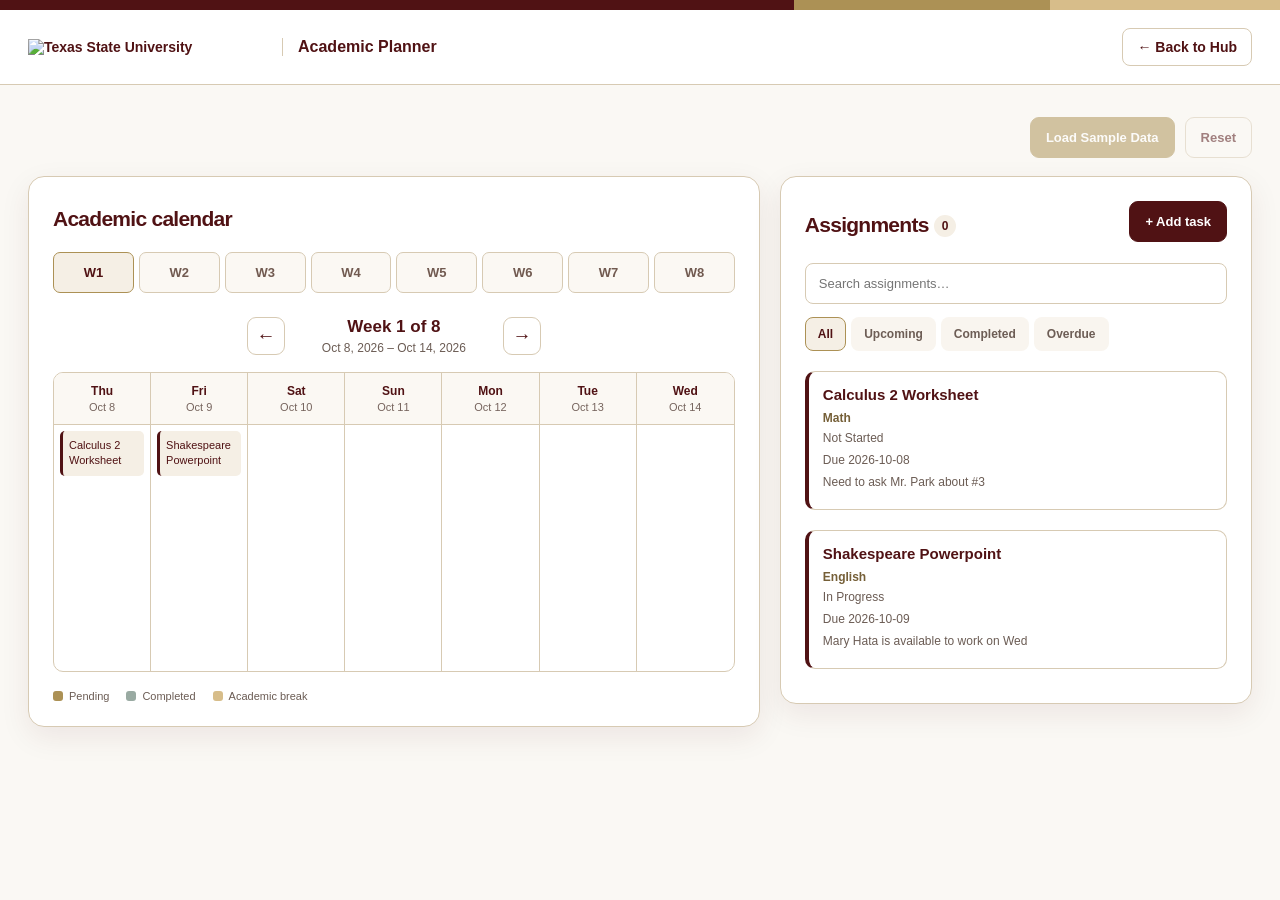
==== index.html @ 08c1e938 "Merge branch 'feature/sprint2-task-ui' Add in new sprint 2 functionality" ====
<!doctype html>
<html lang="en">
<head>
  <meta charset="UTF-8">
  <meta name="viewport" content="width=device-width, initial-scale=1">
  <meta name="theme-color" content="#501214">
  <title>Academic Planner | Texas State University</title>
  <link rel="stylesheet" href="styles.css">
  <!-- SPRINT 2 UI: load after Sprint 1 styles so these additions take priority.
       Lain's existing calendar and task CSS remains unchanged. -->
  <link rel="stylesheet" href="sprint2_ui.css">
</head>
<body>
  <a class="skip-link" href="#main">Skip to planner</a>
  <header class="site-header">
    <div class="brand-bar" aria-hidden="true"></div>
    <div class="header-inner">
      <div class="brand">
        <img class="txst-logo" src="https://docs.gato.txst.edu/739751/w/2000/WUOVIF1Ybgh2/lgp_T1_TXState_Primary_2C.jpg" alt="Texas State University" />
        <span class="brand-subtitle">Academic Planner</span>
      </div>
      <a class="hub-link" href="https://jessie-walker-cs.github.io/cs5391-student-success-hub/">← Back to Hub</a>
    </div>
  </header>
  <main id="main" class="shell">
    <div class="page-intro">
      <div class="intro-actions">
        <button class="button button-secondary" type="button" id="sample-button" disabled title="To be implemented with Lain">Load Sample Data</button>
        <button class="button button-outline" type="button" id="reset-button" disabled title="To be implemented with Lain">Reset</button>
      </div>
    </div>
    <div class="dashboard">
      <section class="card calendar-section" aria-labelledby="calendar-heading">
        <div class="section-top"><div><h2 id="calendar-heading">Academic calendar</h2></div></div>
        <nav class="week-selector" aria-label="Choose a planning week" id="week-tabs">
          <button id="wTab" type="button" class="week-tab active" aria-current="true" data-week="0">W1</button>
          <button id="wTab" type="button" class="week-tab" data-week="1">W2</button>
          <button id="wTab" type="button" class="week-tab" data-week="2">W3</button>
          <button id="wTab" type="button" class="week-tab" data-week="3">W4</button>
          <button id="wTab" type="button" class="week-tab" data-week="4">W5</button>
          <button id="wTab" type="button" class="week-tab" data-week="5">W6</button>
          <button id="wTab" type="button" class="week-tab" data-week="6">W7</button>
          <button id="wTab" type="button" class="week-tab" data-week="7">W8</button>
        </nav>
        <div class="calendar-toolbar"><button class="icon-button" type="button" id="prev-week" aria-label="Previous week">←</button>
          <div class="week-title" aria-live="polite">
            <strong id="week-heading">Week 1 of 8</strong>
            <span id="week-range">Oct 8 – Oct 14, 2026</span></div>
          <button class="icon-button" type="button" id="next-week" aria-label="Next week">→</button></div>
        <div class="calendar-grid" id="calendar-grid" aria-label="Selected week’s calendar">
          <!-- SPRINT 1: days and tasks are generated by planner_logic.js. -->
        </div>
        <div class="calendar-footer"><span><span class="legend-dot pending"></span> Pending</span><span><span class="legend-dot completed"></span> Completed</span><span><span class="legend-dot break"></span> Academic break</span></div>
      </section>
      <section class="card tasks-section" aria-labelledby="tasks-heading">
        <div class="section-top"><div><h2 id="tasks-heading">Assignments <span class="task-count" id="task-count">0</span></h2></div>
          <!-- SPRINT 2 UI: HTML popover opens this form without changing Lain's JS.
               Lain can later keep this control or bind her preferred event handler. -->
          <button type="button" class="button button-primary" id="add-task" popovertarget="task-editor" aria-haspopup="dialog">+ Add task</button>
        </div>
        <label class="sr-only" for="task-search">Search assignments</label><input id="task-search" disabled title="To be connected to task logic" class="search-input" type="search" placeholder="Search assignments…" autocomplete="off">
        <div class="filter-row" role="group" aria-label="Filter assignments"><button type="button" class="filter active" disabled data-filter="all" aria-pressed="true">All</button><button type="button" class="filter" disabled data-filter="upcoming" aria-pressed="false">Upcoming</button><button type="button" class="filter" disabled data-filter="completed" aria-pressed="false">Completed</button><button type="button" class="filter" disabled data-filter="overdue" aria-pressed="false">Overdue</button></div>
        <!-- SPRINT 1: Lain's displayTasks() fills this node with .task elements.
             Do not put static examples here or they will be replaced on every redraw. -->
        <div id="task-list" class="task-list" aria-live="polite"></div>
      </section>
    </div>
  </main>

  <!-- SPRINT 2: ADD/EDIT FORM ///////////////////////////////////////////////////
       UI ONLY: Lain's task logic will read these fields and implement saving.
       The same form can serve Add and Edit; JS may change #task-editor-title.
       Existing Task fields: title, category, status, dueDate, notes.
       Course can map to category; priority, type, and dueTime are NEW fields
       requiring Lain's agreement and changes to the Task data model. -->
  <section id="task-editor" popover="auto" class="task-editor" role="dialog" aria-labelledby="task-editor-title">
    <div class="editor-header">
      <div><p class="editor-kicker">Academic Planner</p><h2 id="task-editor-title">Add assignment</h2></div>
      <button type="button" class="editor-dismiss" popovertarget="task-editor" popovertargetaction="hide" aria-label="Close assignment form">×</button>
    </div>
    <form id="task-form" novalidate>
      <!-- New tasks have no ID until JS creates one. For editing, JS can populate this value. -->
      <input type="hidden" id="task-id" name="taskId">
      <div class="editor-field">
        <label for="task-title">Assignment title <span class="required-mark" aria-hidden="true">*</span></label>
        <input id="task-title" name="title" type="text" maxlength="120" autocomplete="off" required aria-describedby="task-title-hint task-title-error" placeholder="e.g., Chapter 5 discussion">
        <p class="field-hint" id="task-title-hint">Enter a brief, descriptive assignment name.</p>
        <p class="field-error" id="task-title-error" role="alert" hidden>Enter an assignment title.</p>
      </div>
      <!-- SPRINT 2: COURSE / CLASS //////////////////////////////////////////////
           The existing Task has a category property, but no separate course.
           Suggested mapping: category = course; confirm with Lain before wiring.
           Free-text entry avoids hardcoding the student's enrolled courses. -->
      <div class="editor-field">
        <label for="task-course">Class / Course <span class="field-optional">(optional)</span></label>
        <input id="task-course" name="course" type="text" maxlength="100" autocomplete="off" placeholder="e.g., Survey of Software Engineering">
        <p class="field-hint">Use the course name or abbreviation you recognize.</p>
      </div>
      <!-- SPRINT 2: ASSIGNMENT TYPE AND PRIORITY /////////////////////////////////
           NEW suggested Task properties: assignmentType and priority.
           Lain can read these values as strings; both are optional metadata.
           Priority is user-selected; urgency badges below are date-derived. -->
      <div class="editor-field-grid">
        <div class="editor-field">
          <label for="task-type">Assignment type</label>
          <select id="task-type" name="assignmentType">
            <option value="">Not specified</option>
            <option value="discussion">Discussion</option>
            <option value="quiz">Quiz</option>
            <option value="exam">Exam</option>
            <option value="project">Project</option>
            <option value="lab">Lab</option>
            <option value="reading">Reading</option>
            <option value="other">Other</option>
          </select>
        </div>
        <div class="editor-field">
          <label for="task-priority">Priority</label>
          <select id="task-priority" name="priority">
            <option value="medium" selected>Medium</option>
            <option value="low">Low</option>
            <option value="high">High</option>
          </select>
        </div>
      </div>
      <div class="editor-field-grid">
        <div class="editor-field">
          <label for="task-due-date">Due date <span class="required-mark" aria-hidden="true">*</span></label>
        <input id="task-due-date" name="dueDate" type="date" required aria-describedby="task-date-hint task-due-date-error">
        <p class="field-hint" id="task-date-hint">Choose a valid calendar date.</p>
        <p class="field-error" id="task-due-date-error" role="alert" hidden>Select a valid due date.</p>
        </div>
        <!-- SPRINT 2: DUE TIME /////////////////////////////////////////////////
             type=time uses 24-hour HH:mm values (e.g. 23:59, 17:00).
             The browser presents a localized time picker. Default is 11:59 PM.
             Keep the existing dueDate YYYY-MM-DD string unchanged; dueTime
             would be a new property. Compare using LOCAL date and time, not
             toISOString(), to avoid a day shift in some time zones. -->
        <div class="editor-field">
          <label for="task-due-time">Due time <span class="required-mark" aria-hidden="true">*</span></label>
          <input id="task-due-time" name="dueTime" type="time" value="23:59" required aria-describedby="task-time-hint task-due-time-error">
          <p class="field-hint" id="task-time-hint">Defaults to 11:59 PM. Change it for 5 PM or other deadlines.</p>
          <p class="field-error" id="task-due-time-error" role="alert" hidden>Choose a valid due time.</p>
        </div>
      </div>
      <div class="editor-field">
        <label for="task-notes">Notes <span class="field-optional">(optional)</span></label>
        <textarea id="task-notes" name="notes" maxlength="500" rows="4" placeholder="Materials, reminders, or other details"></textarea>
      </div>
      <!-- These error / success messages are hidden until Lain's logic sets their text and visibility. -->
      <p id="task-form-error" class="form-message form-message-error" role="alert" hidden>Please check the highlighted fields.</p>
      <p id="task-form-success" class="form-message form-message-success" role="status" hidden>Assignment saved.</p>
      <div class="editor-actions">
        <button type="button" class="button button-outline" popovertarget="task-editor" popovertargetaction="hide">Cancel</button>
        <!-- Intentionally disabled: saving must not pretend to work until JS is connected. -->
        <button type="button" class="button button-primary" id="save-task" disabled>Save assignment</button>
      </div>
    </form>
  </section>

  <!-- SPRINT 2: ASSIGNMENT CARD METADATA ///////////////////////////////////////
       This is an inert TEMPLATE: no sample assignments are added to the page.
       Lain can clone its .task-details row inside each dynamically generated
       .task card and set course, type, priority, due date/time, and urgency.

       Status differs from urgency:
       - completed: task.status === 'completed'
       - overdue: pending and current LOCAL date/time is after dueDate+dueTime
       - due-soon: pending and due within the team's chosen threshold (e.g. 48 h)
       - upcoming: pending, not overdue or due soon
       Never rely on color alone: keep visible badge text. The JS should set
       the correct badge class and label, rather than hardcoding an urgency. -->
  <template id="task-details-template">
    <div class="task-details">
      <p class="task-course-label"></p>
      <div class="task-chip-row">
        <span class="task-chip task-type-chip" hidden></span>
        <span class="task-chip task-priority-chip" hidden></span>
        <span class="task-chip task-urgency-chip" hidden></span>
      </div>
      <p class="task-deadline"><span class="deadline-label">Due</span> <time></time></p>
    </div>
  </template>

  <!-- SPRINT 2: ASSIGNMENT ACTIONS /////////////////////////////////////////////
       This is an inert HTML template; no sample task records are added to the page.
       Lain can clone this markup at the end of each .task in displayTasks().
       JS should provide each button's task identity, accessible name, and event handler.
       The Complete button text can become "Reopen" for a completed assignment. -->
  <template id="task-actions-template">
    <div class="task-actions" role="group" aria-label="Assignment actions">
      <button type="button" class="task-action task-action-complete" data-action="complete">✓ Complete</button>
      <button type="button" class="task-action task-action-edit" data-action="edit">Edit</button>
      <button type="button" class="task-action task-action-delete" data-action="delete">Delete</button>
    </div>
  </template>

  <!-- SPRINT 1 logic remains unchanged. Sprint 2 task behavior is Lain's scope. -->
  <script src="planner_logic.js"></script>
</body>
</html>
---- styles.css ----
:root{
  font-family: Arial, "Helvetica Neue", Helvetica, sans-serif;
  color: #2d2320;
  background: #faf8f4;
  font-synthesis: none;
  --maroon: #501214;
  --dark-gold: #AC9155;
  --bright-gold: #D7BD8A;
  --cream: #faf8f4;
  --soft-gold: #f5efe5;
  --soft-maroon: #f6efef;
  --border: #d7cab3;
  --muted: #6b5c54;
  --shadow: 0 10px 30px rgba(80,18,20,.08);
  --focus: #7b5e1a;
}
*{box-sizing:border-box}
body{margin:0;min-height:100vh;background:var(--cream)}
button,input,textarea{font:inherit}
button{cursor:pointer}
button:focus-visible,input:focus-visible,textarea:focus-visible,a:focus-visible{outline:3px solid var(--focus);outline-offset:3px}
a{color:var(--maroon)}
.skip-link{position:absolute;left:-9999px;top:0;background:white;padding:12px;z-index:20}
.skip-link:focus{left:10px}
.site-header{background:white;border-bottom:1px solid var(--border)}
.brand-bar{height:10px;background:linear-gradient(90deg,var(--maroon) 0 62%, var(--dark-gold) 62% 82%, var(--bright-gold) 82% 100%)}
.header-inner{display:flex;align-items:center;justify-content:space-between;gap:14px;padding:18px max(28px,calc((100vw - 1300px)/2));font-size:14px}
.brand{display:flex;align-items:center;gap:14px;font-weight:700;color:var(--maroon)}
.brand-mark{width:44px;height:44px;flex-shrink:0;border-radius:50%;display:grid;place-items:center;background:var(--soft-gold);border:2px solid var(--dark-gold);color:var(--maroon);font-size:23px;line-height:1}
.brand-copy{display:flex;flex-direction:column;gap:2px}
.brand-copy small{font-size:11px;letter-spacing:.09em;text-transform:uppercase;color:var(--dark-gold);font-weight:700}
.brand-title{font-size:20px;line-height:1.05;letter-spacing:.02em}
.brand-subtitle{font-size:13px;color:#6d4f50;font-weight:700}
.hub-link{text-decoration:none;font-weight:700;border:1px solid var(--border);padding:10px 14px;border-radius:8px;background:white}
.hub-link:hover{background:var(--soft-gold)}
.shell{max-width:1356px;margin:auto;padding:32px 28px}
.page-intro{display:flex;justify-content:space-between;align-items:center;gap:24px;margin-bottom:23px}
.eyebrow,.section-label{font-size:11px;letter-spacing:.115em;text-transform:uppercase;color:var(--dark-gold);font-weight:800}
.page-intro h1{margin:8px 0;font-size:clamp(28px,3vw,40px);line-height:1.15;letter-spacing:-.03em;color:var(--maroon)}
.page-intro p{margin:0;color:var(--muted);font-size:15px;max-width:58ch}
.intro-actions{display:flex;gap:10px}
.button{border-radius:9px;border:1px solid var(--border);padding:11px 15px;font-size:13px;font-weight:700;white-space:nowrap;min-height:41px}
.button-primary{background:var(--maroon);border-color:var(--maroon);color:#fff}
.button-primary:hover{background:#3f0f11}
.button-secondary{background:var(--dark-gold);border-color:var(--dark-gold);color:white}
.button-secondary:hover{background:#917948}
.button-outline{background:transparent;color:var(--maroon)}
.button-outline:hover{background:var(--soft-gold)}
.status-notice{display:flex;gap:8px;align-items:center;border:1px solid var(--border);border-left:4px solid var(--dark-gold);border-radius:10px;background:#fff;padding:12px 16px;color:#5f4f46;font-size:12px;margin-bottom:18px}
.status-notice strong{color:var(--maroon)}
.dashboard{display:grid;grid-template-columns:minmax(0,1.55fr) minmax(330px,1fr);gap:20px;align-items:start}
.card{background:white;border:1px solid var(--border);border-radius:16px;padding:24px;box-shadow:var(--shadow);min-width:0}
.section-top{display:flex;justify-content:space-between;align-items:center;gap:10px;margin-bottom:21px}.section-top h2{margin:6px 0 0;font-size:21px;letter-spacing:-.035em;color:var(--maroon)}
.term-tag{background:var(--soft-gold);border:1px solid var(--border);border-radius:20px;padding:6px 11px;font-size:12px;color:#6d5626;font-weight:700}
.week-selector{display:grid;grid-template-columns:repeat(8,minmax(0,1fr));gap:5px;margin-bottom:24px}
.week-tab{background:#fbf8f3;border:1px solid var(--border);border-radius:7px;padding:12px 0;color:#715a50;font-size:13px;font-weight:700}
.week-tab.active{background:var(--soft-gold);border-color:var(--dark-gold);color:var(--maroon)}
.calendar-toolbar{display:flex;align-items:center;justify-content:center;gap:22px;margin-bottom:17px}
.icon-button{width:38px;height:38px;flex-shrink:0;border:1px solid var(--border);border-radius:9px;background:#fff;color:var(--maroon);font-size:19px}
.icon-button:disabled{opacity:.35;cursor:not-allowed}
.week-title{display:flex;flex-direction:column;align-items:center;gap:4px;min-width:174px}.week-title strong{font-size:17px;color:var(--maroon)}.week-title span{font-size:12px;color:var(--muted)}
.calendar-grid{display:grid;grid-template-columns:repeat(7,minmax(0,1fr));border:1px solid var(--border);border-radius:10px;overflow:hidden;min-height:300px}
.day{border-right:1px solid var(--border);min-width:0;display:flex;flex-direction:column}.day:last-child{border-right:0}
.day-heading{background:#fbf8f3;border-bottom:1px solid var(--border);text-align:center;padding:11px 2px;font-size:11px;color:#76645d}.day-heading strong{display:block;color:var(--maroon);font-size:12px;margin-bottom:3px}
.day-body{padding:6px;min-height:230px}
.event{display:block;background:#fbf3ea;border-left:3px solid var(--dark-gold);border-radius:5px;font-size:10px;line-height:1.4;padding:8px 6px;margin-bottom:6px;overflow-wrap:anywhere;color:#4c3732}
.event.done{background:#f2f5f2;border-left-color:#7b9287;text-decoration:line-through;color:#687c7b}
.event.break-event{background:#f7f3ea;border-left-color:var(--bright-gold);color:#705d42}
.calendar-footer{display:flex;gap:17px;flex-wrap:wrap;color:var(--muted);font-size:11px;margin-top:18px}.calendar-footer>span{display:flex;align-items:center;gap:6px}
.legend-dot{display:inline-block;width:10px;height:10px;border-radius:3px;background:var(--dark-gold)}.legend-dot.completed{background:#99aaa2}.legend-dot.break{background:var(--bright-gold)}
.task-count{font-size:12px;padding:4px 8px;background:var(--soft-gold);color:var(--maroon);border-radius:100px;vertical-align:middle}
.search-input,.task-dialog input,.task-dialog textarea{width:100%;border:1px solid var(--border);border-radius:8px;background:#fff;padding:12px 13px;color:#3d2b25;font-size:13px}
.search-input{margin-bottom:13px}
.filter-row{display:flex;gap:5px;margin-bottom:20px;flex-wrap:wrap}
.filter{background:#f9f5ef;color:#6d5d55;border:1px solid transparent;padding:9px 12px;border-radius:8px;font-size:12px;font-weight:700}.filter.active{background:var(--soft-gold);border-color:var(--dark-gold);color:var(--maroon)}
.task-list{display:flex;flex-direction:column;gap:10px}
.task-card{border:1px solid var(--border);border-radius:10px;padding:14px}.task-card-head{display:flex;justify-content:space-between;gap:7px;align-items:start}.task-card h3{margin:0;font-size:14px;line-height:1.4;color:#3c2a25}.task-due{font-size:11px;color:var(--muted);margin:5px 0 12px}
.status{border-radius:50px;padding:5px 7px;font-size:10px;font-weight:750;white-space:nowrap}.status.upcoming{background:#f8f1e7;color:#7a5e27}.status.completed{background:#e9f4ed;color:#257a54}.status.overdue{background:#fff0ef;color:#ae4d43}
.task-actions{display:flex;gap:7px;flex-wrap:wrap}.task-actions button{padding:7px 10px;border:1px solid var(--border);border-radius:7px;background:#fff;color:#5a463f;font-size:11px;font-weight:650}.task-actions button:hover{background:#f9f5ef}
.task-footnote{border-top:1px solid var(--border);padding-top:16px;margin-top:18px;color:var(--muted);font-size:11px}
.empty-state{padding:28px 12px;text-align:center;color:var(--muted);background:#fbf8f3;border-radius:10px;font-size:13px}
.page-footer{display:flex;justify-content:space-between;gap:15px;margin-top:23px;color:#7d6f66;font-size:11px}
.sr-only{position:absolute;width:1px;height:1px;overflow:hidden;clip:rect(0,0,0,0);white-space:nowrap}
.task-dialog{border:1px solid var(--border);border-radius:16px;padding:26px;width:min(470px,calc(100vw - 32px));box-shadow:0 30px 100px rgba(80,18,20,.18);color:#3d2b25}
.task-dialog::backdrop{background:rgba(35,18,18,.48)}
.dialog-head{display:flex;justify-content:space-between;align-items:start;margin-bottom:18px}.dialog-head h2{margin:6px 0 0;color:var(--maroon)}
.close-button{border:none;background:none;font-size:27px;color:var(--muted)}
.task-dialog label{display:block;font-size:12px;font-weight:700;margin:14px 0 7px}.task-dialog label span:not(.muted){color:#a13f3f}.muted,.dialog-info{color:var(--muted);font-weight:400}.dialog-info{font-size:11px;line-height:1.6;margin:15px 0}
.dialog-actions{display:flex;justify-content:end;gap:10px}
.toast{position:fixed;bottom:25px;right:25px;background:var(--maroon);color:#fff;padding:13px 20px;border-radius:10px;font-size:13px;box-shadow:var(--shadow);opacity:0;pointer-events:none;transition:opacity .2s}.toast.show{opacity:1}
@media(max-width:950px){.dashboard{grid-template-columns:1fr}.calendar-grid{min-height:250px}.day-body{min-height:180px}}
@media(max-width:760px){.header-inner{display:block}.hub-link{display:inline-block;margin-top:14px}}
@media(max-width:630px){.header-inner{padding:14px 16px}.brand{align-items:flex-start}.brand-title{font-size:17px}.brand-subtitle{font-size:12px}.shell{padding:22px 15px}.page-intro{display:block}.intro-actions{margin-top:18px;flex-wrap:wrap}.card{padding:16px}.section-top h2{font-size:19px}.calendar-grid{grid-template-columns:1fr;min-height:0}.day{border-right:0;border-bottom:1px solid var(--border);display:grid;grid-template-columns:100px minmax(0,1fr)}.day:last-child{border-bottom:0}.day-heading{border-bottom:0;border-right:1px solid var(--border);display:grid;align-content:center;padding:10px}.day-body{min-height:58px;padding:8px}.event{margin:2px 0}.week-selector{gap:3px}.week-tab{padding:9px 0;font-size:11px}.calendar-toolbar{gap:11px}.page-footer{display:block}.page-footer span{display:block;margin-top:6px}}
@media(prefers-reduced-motion:reduce){.toast{transition:none}}

/* No intro heading: keep actions aligned above the dashboard. */
.page-intro{justify-content:flex-end;margin-bottom:18px}
@media(max-width:630px){.page-intro .intro-actions{margin-top:0}}

/* Official Texas State logo supplied by the project author. */
.txst-logo{display:block;width:clamp(150px,19vw,240px);height:auto;object-fit:contain;max-width:100%}
.brand>.brand-subtitle{font-size:16px;font-weight:700;color:var(--maroon);border-left:1px solid var(--border);padding-left:15px}
@media(max-width:630px){.txst-logo{width:165px}.brand>.brand-subtitle{font-size:13px;padding-left:10px}}


/* Assignment cards */
.task {
  background: #ffffff;
  border: 1px solid var(--border);
  border-left: 4px solid var(--maroon);
  border-radius: 10px;
  padding: 14px;
  margin-bottom: 10px;
  overflow-wrap: anywhere;
}

.task h3 {
  color: var(--maroon);
  font-size: 15px;
  margin: 0 0 8px;
}

.task h4 {
  color: #755f37;
  font-size: 12px;
  margin: 0 0 6px;
}

.task h5 {
  color: var(--muted);
  font-size: 12px;
  font-weight: normal;
  margin: 6px 0;
}

.task p {
  font-size: 12px;
  color: var(--muted);
  margin: 8px 0;
}

/* Assignments displayed inside calendar days */
.calendar-task {
  background: var(--soft-gold);
  border-left: 3px solid var(--maroon);
  color: var(--maroon);
  border-radius: 5px;
  padding: 7px 6px;
  margin-bottom: 6px;
  font-size: 11px;
  line-height: 1.4;
  overflow-wrap: anywhere;
}
---- sprint2_ui.css ----
/* SPRINT 2: ERICA'S HTML/CSS UI UPDATES /////////////////////////////////////////
   This stylesheet adds interfaces without editing Lain's planner_logic.js.
   It loads AFTER styles.css and reuses existing --maroon/--dark-gold/--border.
   Keeping the new styles in their own file makes the pull request easy to review.
*/

/* ADD / EDIT ASSIGNMENT FORM ***************************************************
   A native popover lets us preview the form without JavaScript.
   Use the same field IDs to connect add/edit task operations.
*/
.task-editor {
  position: fixed;
  inset: 0;
  margin: auto;
  padding: 0;
  width: min(94vw, 510px);
  max-height: min(88vh, 780px);
  overflow-y: auto;
  border: 1px solid var(--border);
  border-radius: 16px;
  background: white;
  color: #342625;
  box-shadow: 0 24px 70px rgba(30, 10, 12, .22);
}
.task-editor::backdrop { background: rgba(25, 16, 17, .56); }
.editor-header {
  padding: 22px 24px 16px;
  border-top: 7px solid var(--maroon);
  border-bottom: 1px solid var(--border);
  display: flex;
  justify-content: space-between;
  align-items: flex-start;
  gap: 16px;
}
.editor-header h2 { font-size: 23px; margin: 4px 0 0; color: var(--maroon); }
.editor-kicker { font-size: 11px; text-transform: uppercase; letter-spacing: .08em; color: #775e30; font-weight: 700; margin: 0; }
.editor-dismiss {
  background: var(--soft-gold);
  color: var(--maroon);
  border: 1px solid var(--border);
  width: 38px;
  height: 38px;
  border-radius: 9px;
  font-size: 26px;
  line-height: 1;
}
#task-form { padding: 18px 24px 24px; }
.editor-field { margin-bottom: 17px; }
.editor-field label { display: block; font-size: 13px; font-weight: 700; margin-bottom: 8px; }
.required-mark { color: #a72b2b; }
.field-optional { color: var(--muted); font-weight: 400; }
.editor-field input,
.editor-field textarea,
.editor-field select {
  display: block;
  width: 100%;
  padding: 12px 13px;
  border: 1px solid #b7aa9e;
  border-radius: 9px;
  background: white;
  color: #342625;
  font: inherit;
  font-size: 14px;
  min-height: 44px;
}
.editor-field textarea { min-height: 100px; resize: vertical; }
.editor-field select { cursor: pointer; }
.editor-field input::placeholder,
.editor-field textarea::placeholder { color: #766d68; }
.editor-field input:focus,
.editor-field textarea:focus,
.editor-field select:focus { border-color: var(--maroon); }
.field-hint { margin: 6px 0 0; font-size: 11px; line-height: 1.5; color: var(--muted); }

/* SIDE-BY-SIDE FORM FIELDS ***************************************************
   Date/time and type/priority share a row on desktops, but stack on phones.
*/
.editor-two-col { display: grid; grid-template-columns: repeat(2, minmax(0, 1fr)); gap: 14px; }
.editor-two-col .editor-field { min-width: 0; }

/* VALIDATION STATES ***********************************************************
   set aria-invalid="true" and toggle .field-error[hidden].
   CSS alone displays these states; it does not determine whether a date is valid
*/
.editor-field [aria-invalid="true"] {
  border: 2px solid #ad3030;
  background: #fff8f7;
}
.field-error { color: #982728; margin: 7px 0 0; font-weight: 700; font-size: 12px; line-height: 1.5; }
.form-message { border-radius: 8px; border: 1px solid; padding: 12px 13px; font-size: 12px; line-height: 1.5; margin: 8px 0 16px; }
.form-message-error { background: #fff3f2; border-color: #cf8e8c; color: #8e2424; }
.form-message-success { background: #f0f7ef; border-color: #8fae8d; color: #315a32; }
/* Explicit [hidden] rule ensures error messages stay hidden even when styled. */
.field-error[hidden], .form-message[hidden] { display: none; }
.editor-actions { display: flex; justify-content: flex-end; align-items: center; gap: 10px; flex-wrap: wrap; }
.editor-actions button { min-height: 44px; }
.button:disabled { opacity: .52; cursor: not-allowed; }

/* COMPLETE / EDIT / DELETE BUTTONS ********************************************
   These class names match #task-actions-template in index.html.
   displayTasks() can append the template inside each generated .task.
*/
.task-actions { display: flex; flex-wrap: wrap; gap: 8px; border-top: 1px solid var(--border); padding-top: 12px; margin-top: 13px; }
.task-action {
  border: 1px solid #cdbfae;
  background: white;
  color: var(--maroon);
  padding: 8px 11px;
  min-height: 40px;
  border-radius: 8px;
  font-weight: 700;
  font-size: 12px;
}
.task-action:hover { background: var(--soft-gold); }
.task-action-complete { background: #eff5f0; color: #28523c; border-color: #adc9b7; }
.task-action-complete:hover { background: #e0efe4; }
.task-action-delete { color: #922a2d; border-color: #dcb3b3; }
.task-action-delete:hover { background: #fff0ef; }
.task-action:focus-visible, .editor-dismiss:focus-visible { outline: 3px solid var(--focus); outline-offset: 3px; }

/* COURSE / TYPE / PRIORITY / DEADLINE / URGENCY CARD LABELS *******************
   Applied when Lain's script clones #task-meta-template into each .task.
   Status is readable without color, which improves accessibility.
   For `due soon` / `overdue`, JS must determine status from local date+time;
   never treat these CSS classes as implementing actual deadline logic.
*/
.task-meta { margin-top: 10px; font-size: 12px; }
.task-meta-top, .task-meta-details { display: flex; align-items: center; flex-wrap: wrap; gap: 7px; margin-bottom: 9px; }
.task-meta-top { justify-content: space-between; }
.task-course-tag { display: inline-flex; align-items: center; max-width: 100%; border-left: 4px solid var(--maroon); background: #f8f1ee; color: var(--maroon); border-radius: 4px 7px 7px 4px; padding: 6px 9px; font-weight: 700; overflow-wrap: anywhere; }
/* Optional course palettes. JS can assign one of these if the team chooses. */
.task-course-tag.course-gold { border-left-color: #937034; background: #f8f3e6; color: #614c25; }
.task-course-tag.course-blue { border-left-color: #456d8d; background: #eff4f8; color: #31536e; }
.task-course-tag.course-green { border-left-color: #4d7864; background: #eef6f1; color: #2f5e49; }
.task-type-tag, .task-priority-tag, .task-urgency { display: inline-flex; align-items: center; border-radius: 100px; padding: 5px 9px; font-size: 11px; font-weight: 700; line-height: 1.3; }
.task-type-tag { background: #f4f0ea; color: #62534b; }
.task-priority-tag { border: 1px solid #cdbfae; color: #56483c; background: #fff; }
.task-priority-tag[data-priority="high"] { background: #fff0ed; border-color: #d9b0a7; color: #902f28; }
.task-priority-tag[data-priority="low"] { background: #f0f5f3; border-color: #b7cfc4; color: #345b4a; }
.task-urgency-upcoming { background: #f2eee7; color: #675b4c; }
.task-urgency-soon { background: #fff3dc; color: #77510a; }
.task-urgency-overdue { background: #feece9; color: #9c3028; }
.task-urgency-completed { background: #e8f4ec; color: #2b6343; }
.task-deadline { color: #54463d; line-height: 1.5; margin: 3px 0 0; }
.task-deadline-value { font-weight: 700; }
/* Visible button/label presentation remains usable for touch and keyboard. */

/* RESPONSIVE DESIGN ***********************************************************
   The calendar already becomes a stacked day list in styles.css under 630px.
   These rules keep the new form and buttons usable at phone widths.
*/
@media (max-width: 630px) {
  .task-editor { width: min(96vw, 510px); max-height: 92vh; }
  .editor-header { padding: 16px 16px 12px; }
  #task-form { padding: 16px; }
  .editor-header h2 { font-size: 20px; }
  .editor-two-col { grid-template-columns: 1fr; gap: 0; }
  .task-actions { display: grid; grid-template-columns: repeat(3, minmax(0, 1fr)); gap: 6px; }
  .task-action { padding: 9px 5px; white-space: normal; overflow-wrap: anywhere; }
  .editor-actions { display: grid; grid-template-columns: 1fr 1fr; }
  .editor-actions button { white-space: normal; padding: 10px 7px; }
}
@media (max-width: 350px) {
  .task-actions { grid-template-columns: 1fr; }
  .editor-actions { grid-template-columns: 1fr; }
}

/* SPRINT 2: COURSE / TYPE / PRIORITY / DUE TIME ///////////////////////////////
   Inputs and selects use the same accessible styling as the original fields.
   The date and time sit side by side on desktop and stack on narrow phones.
   Priority is student-selected. Urgency below depends on current due date/time.
*/
.editor-field select {
  display: block;
  width: 100%;
  min-height: 44px;
  padding: 11px 13px;
  border: 1px solid #b7aa9e;
  border-radius: 9px;
  background: #fff;
  color: #342625;
  font: inherit;
  font-size: 14px;
}
.editor-field select:focus-visible { outline: 3px solid var(--focus); outline-offset: 2px; }
.editor-field-grid { display: grid; grid-template-columns: repeat(2,minmax(0,1fr)); column-gap: 14px; }
.editor-field-grid > .editor-field { min-width: 0; }
.editor-field input[type="time"] { min-width: 0; }

/* SPRINT 2: CARD METADATA AND URGENCY BADGES //////////////////////////////////
   Keep badge text visible; color is an additional visual clue.
   Lain should choose the urgency class from a dueDate + dueTime comparison.
   These styles do not create data or calculate deadlines.
*/
.task-details { margin-top: 8px; }
.task-course-label { color: var(--maroon); font-size: 12px; font-weight: 700; margin: 6px 0 8px; }
.task-course-label:empty { display: none; }
.task-chip-row { display: flex; flex-wrap: wrap; gap: 6px; margin: 8px 0; }
.task-chip {
  display: inline-flex;
  align-items: center;
  padding: 5px 9px;
  border-radius: 20px;
  border: 1px solid #d5c8ba;
  background: #faf8f4;
  color: #57433e;
  font-size: 11px;
  font-weight: 700;
  line-height: 1.25;
}
.task-chip[hidden] { display: none; }
.task-type-chip { background: #f9f3e8; border-color: #d6c49e; color: #705526; }
.task-priority-chip.priority-high { background: #fff0ef; border-color: #deb0ad; color: #8d2729; }
.task-priority-chip.priority-medium { background: #fff5e5; border-color: #dcc491; color: #70501b; }
.task-priority-chip.priority-low { background: #edf4f0; border-color: #b4c8bb; color: #365c4a; }
.task-urgency-chip.urgency-due-soon { background: #fff1db; border-color: #d6a861; color: #785014; }
.task-urgency-chip.urgency-overdue { background: #ffecea; border-color: #d98b87; color: #902c2d; }
.task-urgency-chip.urgency-completed { background: #edf6f0; border-color: #a8c4b1; color: #265c40; }
.task-urgency-chip.urgency-upcoming { background: #f5f0e8; border-color: #cbbca9; color: #624c3a; }
.task-deadline { margin: 8px 0 0; color: #5c4d47; font-size: 12px; line-height: 1.45; }
.deadline-label { font-weight: 700; }
@media (max-width: 630px) {
  .editor-field-grid { column-gap: 8px; }
  .task-chip { font-size: 10px; }
}
@media (max-width: 390px) { .editor-field-grid { grid-template-columns: 1fr; } }
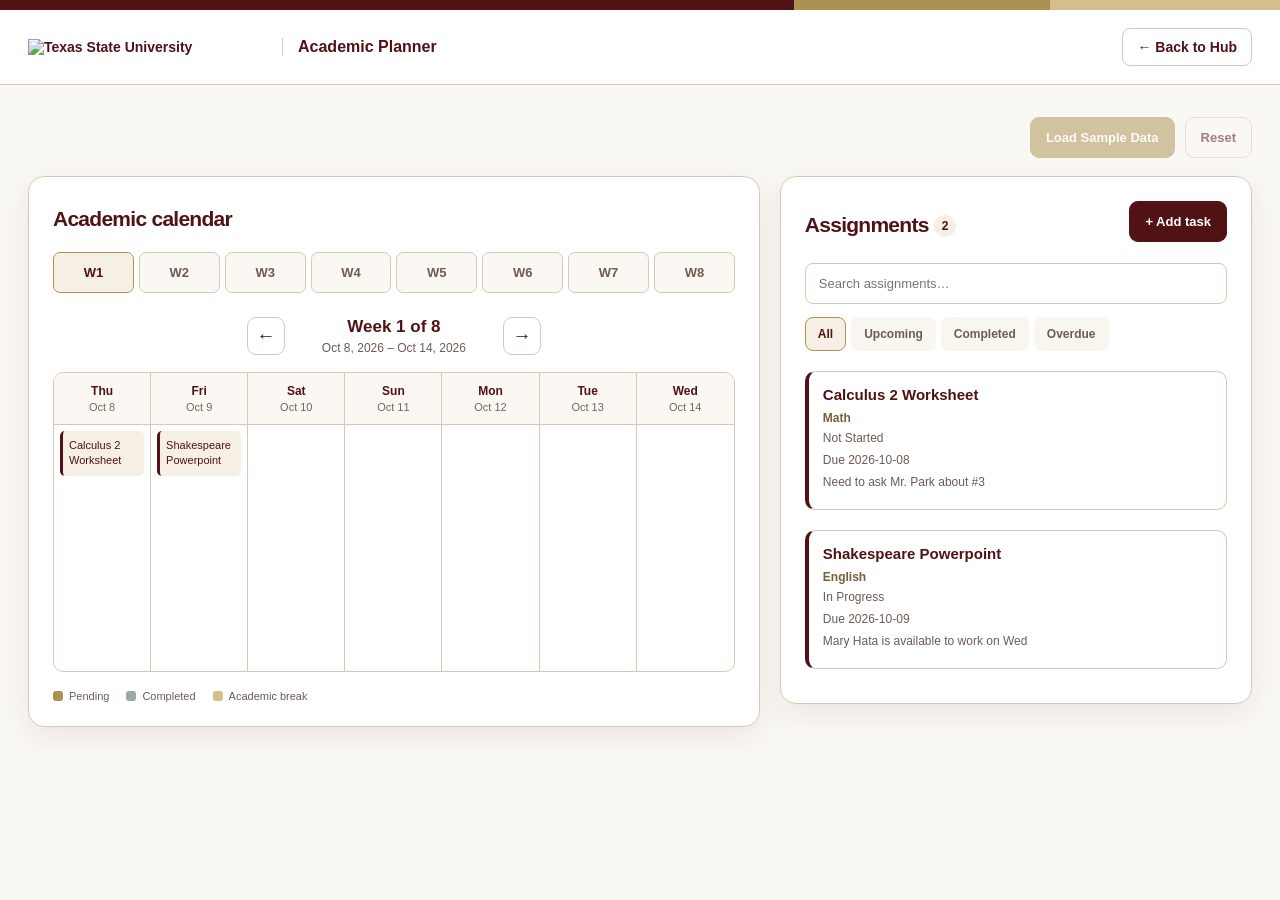
==== commit 49fc0a19: "filter buttons operational" ====
--- a/index.html
+++ b/index.html
@@ -59,7 +59,11 @@
           <button type="button" class="button button-primary" id="add-task" popovertarget="task-editor" aria-haspopup="dialog">+ Add task</button>
         </div>
         <label class="sr-only" for="task-search">Search assignments</label><input id="task-search" disabled title="To be connected to task logic" class="search-input" type="search" placeholder="Search assignments…" autocomplete="off">
-        <div class="filter-row" role="group" aria-label="Filter assignments"><button type="button" class="filter active" disabled data-filter="all" aria-pressed="true">All</button><button type="button" class="filter" disabled data-filter="upcoming" aria-pressed="false">Upcoming</button><button type="button" class="filter" disabled data-filter="completed" aria-pressed="false">Completed</button><button type="button" class="filter" disabled data-filter="overdue" aria-pressed="false">Overdue</button></div>
+        <div class="filter-row" role="group" aria-label="Filter assignments">
+        <button id="all-filter" type="button" class="filter active" data-filter="all" aria-pressed="true">All</button>
+        <button id="upcoming-filter" type="button" class="filter" data-filter="upcoming" aria-pressed="false">Upcoming</button>
+        <button id="completed-filter" type="button" class="filter" data-filter="completed" aria-pressed="false">Completed</button>
+        <button id="overdue-filter" type="button" class="filter" data-filter="overdue" aria-pressed="false">Overdue</button></div>
         <!-- SPRINT 1: Lain's displayTasks() fills this node with .task elements.
              Do not put static examples here or they will be replaced on every redraw. -->
         <div id="task-list" class="task-list" aria-live="polite"></div>
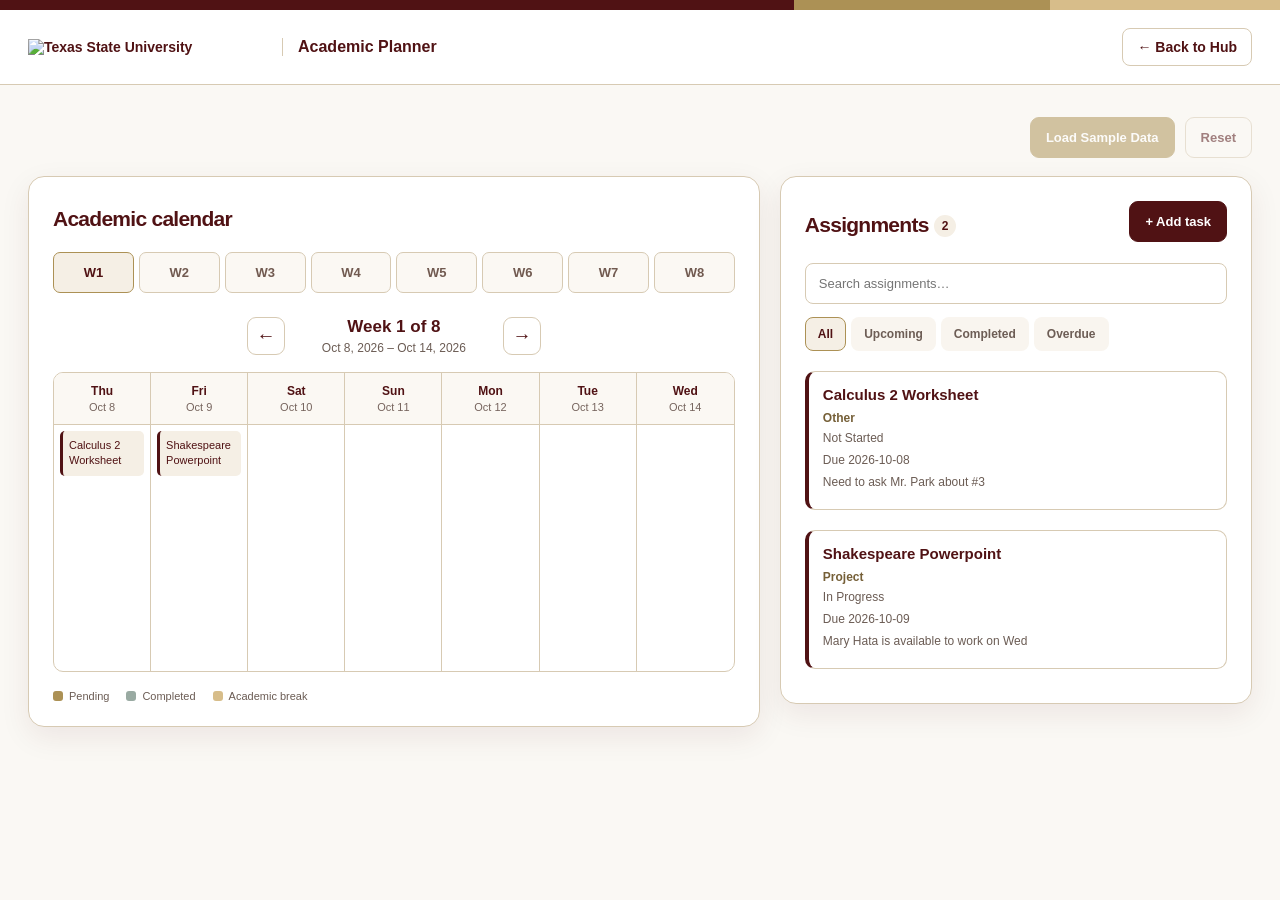
==== commit de18a41a: "add task works, data structures updated" ====
--- a/index.html
+++ b/index.html
@@ -82,7 +82,7 @@
       <div><p class="editor-kicker">Academic Planner</p><h2 id="task-editor-title">Add assignment</h2></div>
       <button type="button" class="editor-dismiss" popovertarget="task-editor" popovertargetaction="hide" aria-label="Close assignment form">×</button>
     </div>
-    <form id="task-form" novalidate>
+    <form id="task-form" >
       <!-- New tasks have no ID until JS creates one. For editing, JS can populate this value. -->
       <input type="hidden" id="task-id" name="taskId">
       <div class="editor-field">
@@ -157,7 +157,7 @@
       <div class="editor-actions">
         <button type="button" class="button button-outline" popovertarget="task-editor" popovertargetaction="hide">Cancel</button>
         <!-- Intentionally disabled: saving must not pretend to work until JS is connected. -->
-        <button type="button" class="button button-primary" id="save-task" disabled>Save assignment</button>
+        <button type="submit" class="button button-primary" id="save-task" >Save assignment</button>
       </div>
     </form>
   </section>
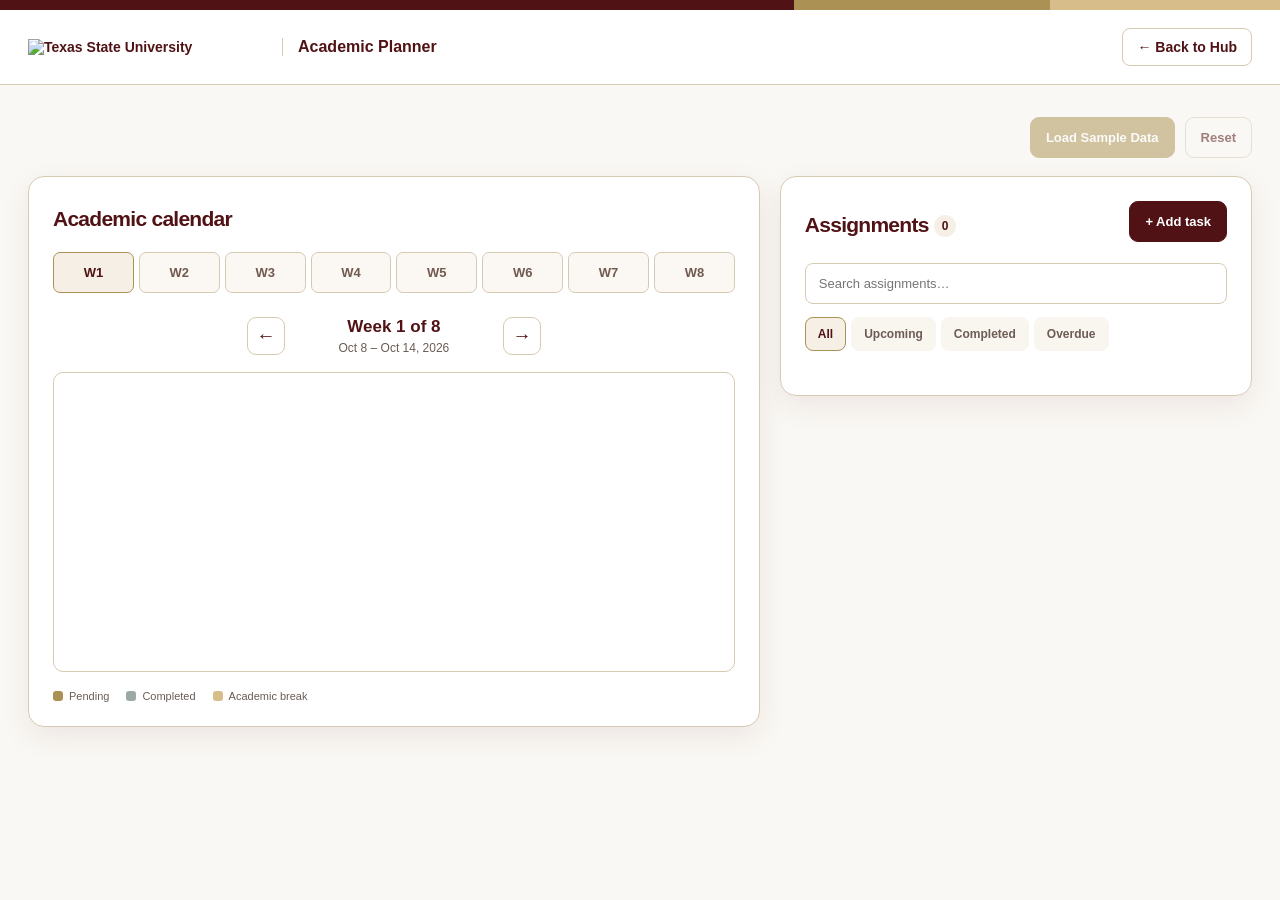
==== commit 9e9b7306: "weeks update dynamically" ====
--- a/index.html
+++ b/index.html
@@ -9,6 +9,7 @@
   <!-- SPRINT 2 UI: load after Sprint 1 styles so these additions take priority.
        Lain's existing calendar and task CSS remains unchanged. -->
   <link rel="stylesheet" href="sprint2_ui.css">
+  <link rel="stylesheet" href="backend_additions.css">
 </head>
 <body>
   <a class="skip-link" href="#main">Skip to planner</a>
@@ -198,8 +199,10 @@
       <button type="button" class="task-action task-action-delete" data-action="delete">Delete</button>
     </div>
   </template>
-
+<!-- note: this is the module moment, and it was the most efficent way for us to identify and calculate dates for this project -->
+  <script src="https://cdnjs.cloudflare.com/ajax/libs/moment.js/2.30.1/moment.min.js"></script>
   <!-- SPRINT 1 logic remains unchanged. Sprint 2 task behavior is Lain's scope. -->
   <script src="planner_logic.js"></script>
+  
 </body>
 </html>
--- a/styles.css
+++ b/styles.css
@@ -123,13 +123,20 @@
 
 .task h4 {
   color: #755f37;
-  font-size: 12px;
+  font-size: 14px;
   margin: 0 0 6px;
 }
 
 .task h5 {
   color: var(--muted);
-  font-size: 12px;
+  font-size: 13px;
+  font-weight: normal;
+  margin: 6px 0;
+}
+
+.task h6 {
+  color: var(--muted);
+  font-size: 11px;
   font-weight: normal;
   margin: 6px 0;
 }
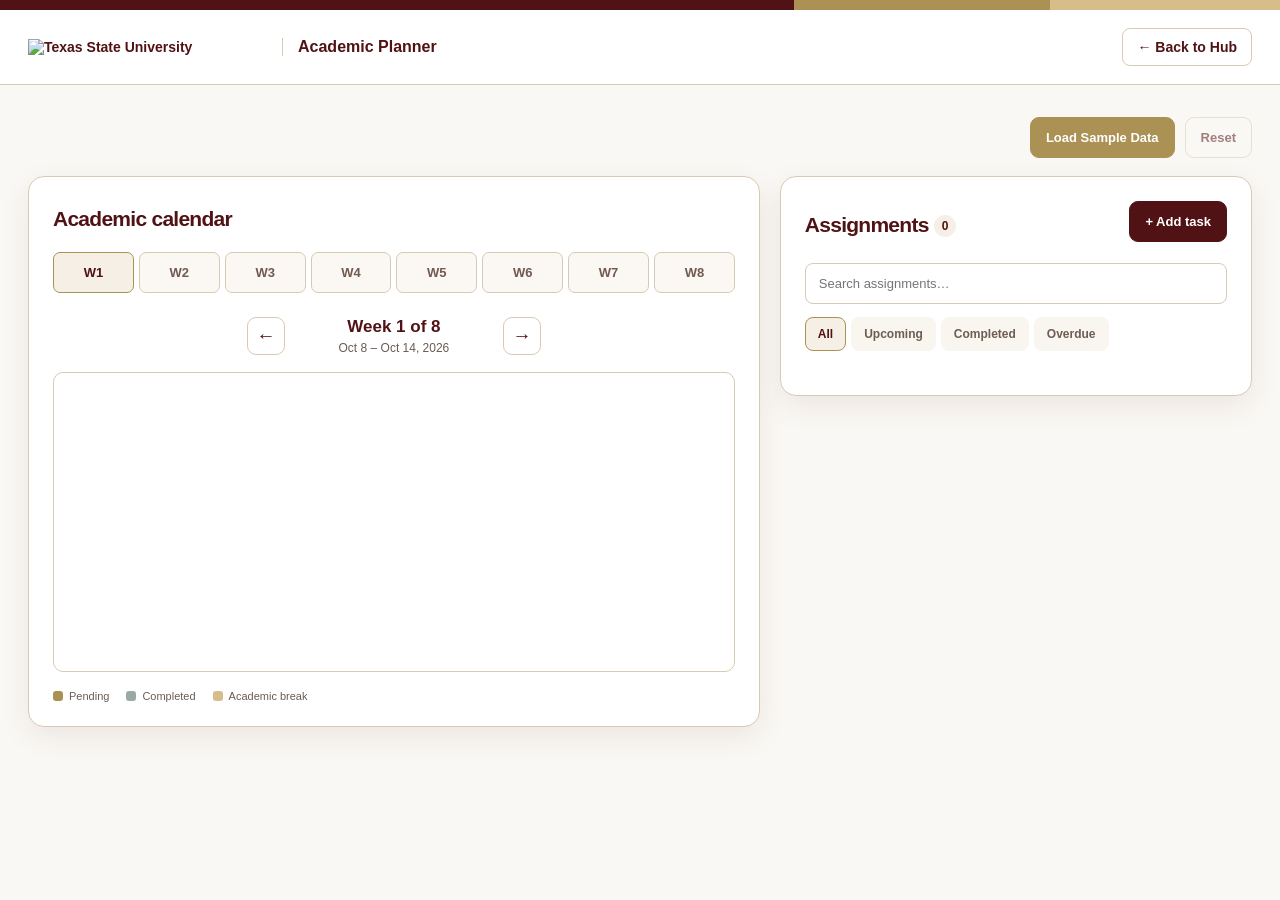
==== commit 60c945b9: "tasks can be removed, but is in progress. filters already in place work again. demo data can be load" ====
--- a/index.html
+++ b/index.html
@@ -26,7 +26,7 @@
   <main id="main" class="shell">
     <div class="page-intro">
       <div class="intro-actions">
-        <button class="button button-secondary" type="button" id="sample-button" disabled title="To be implemented with Lain">Load Sample Data</button>
+        <button class="button button-secondary" type="button" id="sample-button"  title="sample data load">Load Sample Data</button>
         <button class="button button-outline" type="button" id="reset-button" disabled title="To be implemented with Lain">Reset</button>
       </div>
     </div>
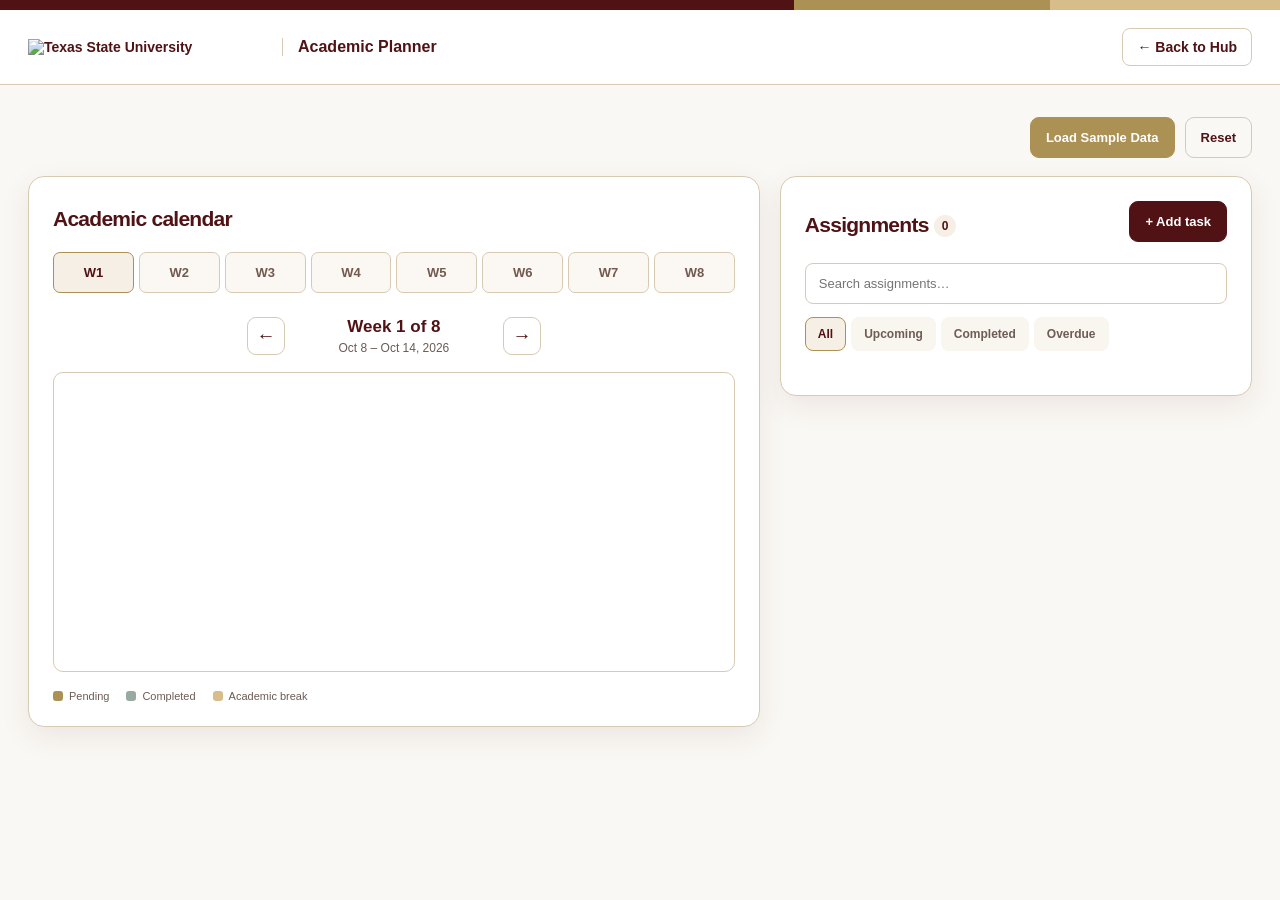
==== commit 99265cb5: "reset data works! but no warning. warning needed" ====
--- a/index.html
+++ b/index.html
@@ -27,7 +27,7 @@
     <div class="page-intro">
       <div class="intro-actions">
         <button class="button button-secondary" type="button" id="sample-button"  title="sample data load">Load Sample Data</button>
-        <button class="button button-outline" type="button" id="reset-button" disabled title="To be implemented with Lain">Reset</button>
+        <button class="button button-outline" type="button" id="reset-button" title="To be implemented with Lain">Reset</button>
       </div>
     </div>
     <div class="dashboard">
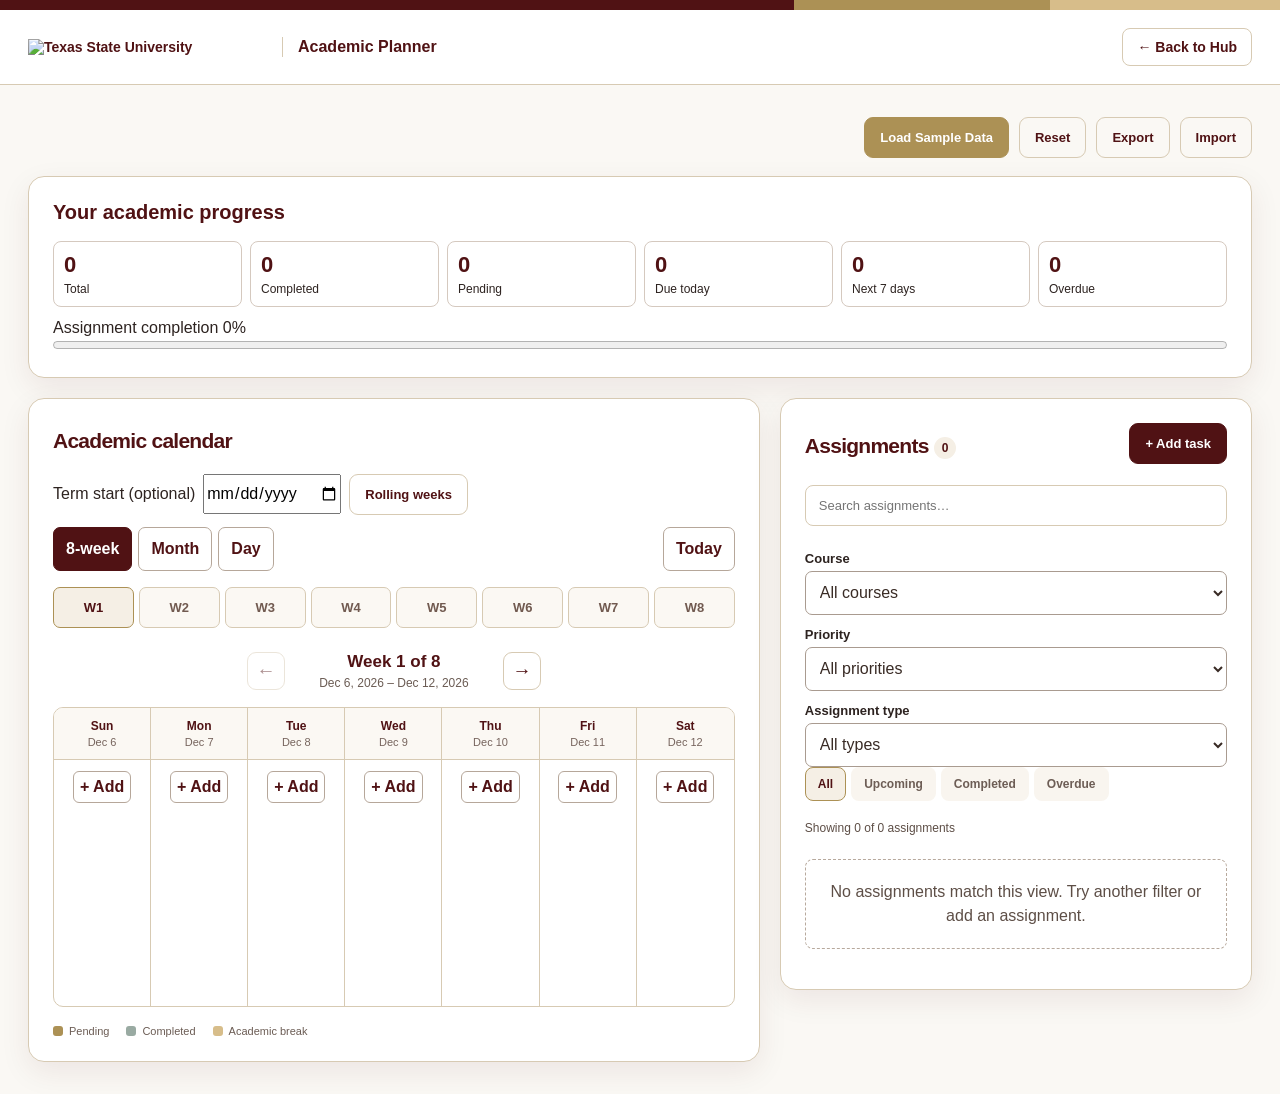
==== commit 2b7bee71: "Enhance planner UI, filters, validation, and attachments" ====
--- a/index.html
+++ b/index.html
@@ -9,7 +9,9 @@
   <!-- SPRINT 2 UI: load after Sprint 1 styles so these additions take priority.
        Lain's existing calendar and task CSS remains unchanged. -->
   <link rel="stylesheet" href="sprint2_ui.css">
-  <link rel="stylesheet" href="backend_additions.css">
+  <link rel="stylesheet" href="sprint3_ui.css">
+  <link rel="stylesheet" href="calendar_views.css">
+  <link rel="stylesheet" href="planner_extras.css">
 </head>
 <body>
   <a class="skip-link" href="#main">Skip to planner</a>
@@ -27,21 +29,37 @@
     <div class="page-intro">
       <div class="intro-actions">
         <button class="button button-secondary" type="button" id="sample-button"  title="sample data load">Load Sample Data</button>
-        <button class="button button-outline" type="button" id="reset-button" title="To be implemented with Lain">Reset</button>
-      </div>
-    </div>
+        <button class="button button-outline" type="button" id="reset-button">Reset</button>
+        <button class="button button-outline" type="button" id="export-tasks">Export</button>
+        <button class="button button-outline" type="button" id="import-tasks">Import</button>
+        <input type="file" id="import-file" accept=".json,application/json" hidden>
+      </div>
+    </div>
+    <section class="card progress-panel" aria-labelledby="progress-heading">
+      <h2 id="progress-heading">Your academic progress</h2>
+      <div class="progress-stats" id="progress-stats"></div>
+      <label for="completion-progress">Assignment completion <span id="progress-percent"></span></label>
+      <progress id="completion-progress" max="100" value="0"></progress>
+    </section>
     <div class="dashboard">
       <section class="card calendar-section" aria-labelledby="calendar-heading">
         <div class="section-top"><div><h2 id="calendar-heading">Academic calendar</h2></div></div>
+        <div class="term-controls"><label for="term-start">Term start (optional)</label><input type="date" id="term-start"><button type="button" id="clear-term" class="button button-outline">Rolling weeks</button></div>
+        <div class="calendar-view-controls" role="group" aria-label="Calendar view">
+          <button type="button" data-view="week" aria-pressed="true">8-week</button>
+          <button type="button" data-view="month" aria-pressed="false">Month</button>
+          <button type="button" data-view="day" aria-pressed="false">Day</button>
+          <button type="button" id="calendar-today">Today</button>
+        </div>
         <nav class="week-selector" aria-label="Choose a planning week" id="week-tabs">
-          <button id="wTab" type="button" class="week-tab active" aria-current="true" data-week="0">W1</button>
-          <button id="wTab" type="button" class="week-tab" data-week="1">W2</button>
-          <button id="wTab" type="button" class="week-tab" data-week="2">W3</button>
-          <button id="wTab" type="button" class="week-tab" data-week="3">W4</button>
-          <button id="wTab" type="button" class="week-tab" data-week="4">W5</button>
-          <button id="wTab" type="button" class="week-tab" data-week="5">W6</button>
-          <button id="wTab" type="button" class="week-tab" data-week="6">W7</button>
-          <button id="wTab" type="button" class="week-tab" data-week="7">W8</button>
+          <button type="button" class="week-tab active" aria-current="true" data-week="0">W1</button>
+          <button type="button" class="week-tab" data-week="1">W2</button>
+          <button type="button" class="week-tab" data-week="2">W3</button>
+          <button type="button" class="week-tab" data-week="3">W4</button>
+          <button type="button" class="week-tab" data-week="4">W5</button>
+          <button type="button" class="week-tab" data-week="5">W6</button>
+          <button type="button" class="week-tab" data-week="6">W7</button>
+          <button type="button" class="week-tab" data-week="7">W8</button>
         </nav>
         <div class="calendar-toolbar"><button class="icon-button" type="button" id="prev-week" aria-label="Previous week">←</button>
           <div class="week-title" aria-live="polite">
@@ -59,7 +77,18 @@
                Lain can later keep this control or bind her preferred event handler. -->
           <button type="button" class="button button-primary" id="add-task" popovertarget="task-editor" aria-haspopup="dialog">+ Add task</button>
         </div>
-        <label class="sr-only" for="task-search">Search assignments</label><input id="task-search" disabled title="To be connected to task logic" class="search-input" type="search" placeholder="Search assignments…" autocomplete="off">
+        <label class="sr-only" for="task-search">Search assignments</label><input id="task-search" class="search-input" type="search" placeholder="Search assignments…" autocomplete="off">
+        <label class="course-filter-label" for="course-filter">Course</label>
+        <select id="course-filter" class="planner-select"><option value="">All courses</option></select>
+        <label class="course-filter-label" for="priority-filter">Priority</label>
+        <select id="priority-filter" class="planner-select">
+          <option value="">All priorities</option>
+          <option value="high">High</option>
+          <option value="medium">Medium</option>
+          <option value="low">Low</option>
+        </select>
+        <label class="course-filter-label" for="type-filter">Assignment type</label>
+        <select id="type-filter" class="planner-select"><option value="">All types</option></select>
         <div class="filter-row" role="group" aria-label="Filter assignments">
         <button id="all-filter" type="button" class="filter active" data-filter="all" aria-pressed="true">All</button>
         <button id="upcoming-filter" type="button" class="filter" data-filter="upcoming" aria-pressed="false">Upcoming</button>
@@ -67,7 +96,9 @@
         <button id="overdue-filter" type="button" class="filter" data-filter="overdue" aria-pressed="false">Overdue</button></div>
         <!-- SPRINT 1: Lain's displayTasks() fills this node with .task elements.
              Do not put static examples here or they will be replaced on every redraw. -->
-        <div id="task-list" class="task-list" aria-live="polite"></div>
+        <p id="filter-summary" class="filter-summary" role="status"></p>
+        <p id="planner-message" class="planner-message" role="status"></p>
+        <div id="task-list" class="task-list"></div>
       </section>
     </div>
   </main>
@@ -83,7 +114,7 @@
       <div><p class="editor-kicker">Academic Planner</p><h2 id="task-editor-title">Add assignment</h2></div>
       <button type="button" class="editor-dismiss" popovertarget="task-editor" popovertargetaction="hide" aria-label="Close assignment form">×</button>
     </div>
-    <form id="task-form" >
+    <form id="task-form" novalidate>
       <!-- New tasks have no ID until JS creates one. For editing, JS can populate this value. -->
       <input type="hidden" id="task-id" name="taskId">
       <div class="editor-field">
@@ -144,13 +175,23 @@
         <div class="editor-field">
           <label for="task-due-time">Due time <span class="required-mark" aria-hidden="true">*</span></label>
           <input id="task-due-time" name="dueTime" type="time" value="23:59" required aria-describedby="task-time-hint task-due-time-error">
-          <p class="field-hint" id="task-time-hint">Defaults to 11:59 PM. Change it for 5 PM or other deadlines.</p>
+          <p class="field-hint" id="task-time-hint">Defaults to 11:59 PM. Times use your device's local time zone.</p>
           <p class="field-error" id="task-due-time-error" role="alert" hidden>Choose a valid due time.</p>
         </div>
       </div>
       <div class="editor-field">
         <label for="task-notes">Notes <span class="field-optional">(optional)</span></label>
         <textarea id="task-notes" name="notes" maxlength="500" rows="4" placeholder="Materials, reminders, or other details"></textarea>
+      </div>
+      <div class="editor-field"><label for="task-estimate">Estimated minutes (optional)</label><input id="task-estimate" name="estimate" type="number" min="1" max="10080" step="1" placeholder="e.g., 60"></div>
+      <div class="editor-field"><label for="task-repeat">Repeat weekly</label><select id="task-repeat" name="repeat"><option value="1">Do not repeat</option><option value="2">2 weeks</option><option value="4">4 weeks</option><option value="8">8 weeks</option></select><p class="field-hint">Creates separate weekly assignments. Editing one does not change the others.</p></div>
+      <div class="editor-field"><label for="task-subtasks">Subtasks (one per line)</label><textarea id="task-subtasks" name="subtasks" rows="3" maxlength="2000" placeholder="Read instructions&#10;Draft response"></textarea></div>
+      <div class="editor-field">
+        <label for="task-files">Attachments (optional)</label>
+        <input id="task-files" type="file" multiple aria-describedby="file-hint file-error">
+        <p id="file-hint" class="field-hint">Add readings, instructions, or other files. Up to 5 files per assignment, 1 MB each. Files stay in this browser and are included in backups.</p>
+        <ul id="attached-files" class="attachment-list"></ul>
+        <p id="file-error" role="alert" class="form-message-error"></p>
       </div>
       <!-- These error / success messages are hidden until Lain's logic sets their text and visibility. -->
       <p id="task-form-error" class="form-message form-message-error" role="alert" hidden>Please check the highlighted fields.</p>
@@ -194,14 +235,15 @@
        The Complete button text can become "Reopen" for a completed assignment. -->
   <template id="task-actions-template">
     <div class="task-actions" role="group" aria-label="Assignment actions">
-      <button type="button" class="task-action task-action-complete" data-action="complete">✓ Complete</button>
+      <label class="status-label">Status <select class="planner-select task-status"><option>Not Started</option><option>In Progress</option><option>Completed</option></select></label>
       <button type="button" class="task-action task-action-edit" data-action="edit">Edit</button>
       <button type="button" class="task-action task-action-delete" data-action="delete">Delete</button>
     </div>
   </template>
-<!-- note: this is the module moment, and it was the most efficent way for us to identify and calculate dates for this project -->
-  <script src="https://cdnjs.cloudflare.com/ajax/libs/moment.js/2.30.1/moment.min.js"></script>
-  <!-- SPRINT 1 logic remains unchanged. Sprint 2 task behavior is Lain's scope. -->
+  <!-- Load the shared validation rules before the integrated planner logic. -->
+  <script src="planner_validation.js"></script>
+  <script src="calendar_views.js"></script>
+  <script src="planner_extras.js"></script>
   <script src="planner_logic.js"></script>
   
 </body>
--- a/sprint3_ui.css
+++ b/sprint3_ui.css
@@ -0,0 +1,27 @@
+/* Sprint 3: extend the existing maroon and gold design. */
+.course-filter-label { display: block; margin: 12px 0 5px; font-size: 13px; font-weight: 700; }
+.planner-select { width: 100%; padding: 9px 10px; border: 1px solid #a99b90; border-radius: 7px; background: white; color: #392b25; font: inherit; min-height: 44px; }
+.filter-summary { margin: 8px 0; font-size: 12px; color: #5d4e46; }
+.planner-message { font-size: 13px; color: #28523c; }
+.planner-message:empty { display: none; }
+.task.task-card { border: 1px solid #d5c9bf; border-left: 4px solid var(--maroon); padding: 15px; border-radius: 10px; background: #fff; overflow-wrap: anywhere; }
+.task.task-card h3 { font-size: 16px; margin: 0; line-height: 1.4; }
+.task-card .task-notes { white-space: pre-wrap; margin: 12px 0 0; font-size: 13px; color: #51433d; }
+.task-card .task-actions { display: flex; align-items: flex-end; gap: 8px; }
+.status-label { flex: 1 1 140px; font-size: 12px; font-weight: 700; }
+.task-status { display: block; margin-top: 5px; font-size: 13px; }
+.task-card .task-action { min-height: 44px; font-size: 13px; padding: 8px 13px; }
+.task-card .task-action-delete { color: #922a2d; border-color: #b96f70; }
+.planner-empty { border: 1px dashed #b7a99d; border-radius: 8px; padding: 20px 12px; text-align: center; color: #5d4e46; line-height: 1.5; }
+.calendar-task { overflow-wrap: anywhere; }
+.calendar-completed { background: #e8f4ec; color: #28523c; border-left-color: #397650; }
+.calendar-overdue { background: #feece9; color: #902c2d; border-left-color: #a13f3f; }
+.icon-button:disabled { opacity: .48; cursor: not-allowed; }
+button:focus-visible, input:focus-visible, select:focus-visible, textarea:focus-visible { outline: 3px solid #805a19; outline-offset: 3px; }
+@media (max-width: 630px) {
+  .task-card .task-actions { flex-wrap: wrap; }
+  .task-card .status-label { flex-basis: 100%; }
+  .task-card .task-action { flex: 1; }
+  .filter-row { flex-wrap: wrap; }
+  .filter-row button, .week-tab { min-height: 44px; }
+}
--- a/calendar_views.css
+++ b/calendar_views.css
@@ -0,0 +1,29 @@
+/* Align the logo and title even at narrow iPhone widths. */
+.brand { align-items: center; min-width: 0; }
+.brand > .txst-logo { height: auto; object-fit: contain; flex-shrink: 0; }
+.brand > .brand-subtitle { align-self: center; line-height: 1.25; }
+.calendar-view-controls { display: flex; flex-wrap: wrap; gap: 6px; margin: 0 0 16px; }
+.calendar-view-controls button { background: #fff; border: 1px solid #b6a79a; border-radius: 7px; padding: 9px 12px; min-height: 44px; color: #501214; font: inherit; font-weight: 700; }
+.calendar-view-controls button[aria-pressed="true"] { background: #501214; color: white; border-color: #501214; }
+#calendar-today { margin-left: auto; }
+#week-tabs[hidden] { display: none; }
+.calendar-grid.month-view { display: grid; grid-template-columns: repeat(7, minmax(0, 1fr)); min-height: 0; }
+.month-weekday { text-align: center; padding: 8px 0; font-size: 11px; font-weight: 700; background: #f4eee6; }
+.month-date { min-width: 0; min-height: 65px; border: 0; border-top: 1px solid #ded4cb; border-right: 1px solid #ded4cb; border-radius: 0; background: white; color: #501214; padding: 5px 2px; display: flex; flex-direction: column; align-items: center; justify-content: flex-start; gap: 4px; font: inherit; }
+.month-date.outside-month { background: #f8f6f3; color: #74675e; }
+.month-date.is-today { box-shadow: inset 0 0 0 2px #501214; font-weight: 700; }
+.month-count { font-size: 10px; background: #f1e5c8; color: #501214; border-radius: 12px; padding: 2px 5px; }
+.calendar-grid.day-view { display: block; min-height: 0; }
+.day-view .day { display: block; border: 0; }
+.day-view .day-heading { border-right: 0; border-bottom: 1px solid #ded4cb; }
+.day-view .day-body { min-height: 100px; }
+.day-view .calendar-task { padding: 12px; margin: 6px 0; font-size: 14px; }
+@media(max-width:630px) {
+  .header-inner .brand { align-items: center; gap: 8px; }
+  .brand > .txst-logo { width: min(43vw, 165px); }
+  .brand > .brand-subtitle { font-size: 13px; padding-left: 8px; }
+  .calendar-view-controls button { flex: 1; padding: 8px 6px; font-size: 12px; }
+  #calendar-today { margin-left: 0; }
+  .month-date { min-height: 48px; font-size: 12px; }
+  .month-count { font-size: 10px; padding: 1px 4px; }
+}
--- a/planner_extras.css
+++ b/planner_extras.css
@@ -0,0 +1,19 @@
+.progress-panel { margin-bottom: 20px; }
+.progress-panel h2 { margin-top: 0; color: #501214; font-size: 20px; }
+.progress-stats { display: grid; grid-template-columns: repeat(auto-fit,minmax(100px,1fr)); gap: 8px; margin-bottom: 12px; }
+.progress-stat { border: 1px solid #d5c9bf; border-radius: 8px; padding: 10px; display: grid; gap: 4px; }
+.progress-stat strong { font-size: 22px; color: #501214; }
+.progress-stat span { font-size: 12px; }
+#completion-progress { display: block; width: 100%; height: 16px; accent-color: #501214; }
+.term-controls { display: flex; flex-wrap: wrap; align-items: center; gap: 8px; margin-bottom: 12px; }
+.term-controls input { max-width: 100%; min-height: 40px; font: inherit; }
+.quick-add { display: block; margin: 5px auto; border: 1px solid #b6a79a; border-radius: 6px; background: white; color: #501214; min-height: 32px; font-weight: 700; }
+.subtask-list { display: grid; gap: 5px; margin: 10px 0; }
+.subtask-list label { display: flex; gap: 8px; align-items: center; font-size: 13px; overflow-wrap: anywhere; }
+.subtask-list input { width: 20px; height: 20px; flex-shrink: 0; }
+.task-estimate { font-size: 12px; color: #51433d; }
+.attachment-list { padding-left: 20px; margin: 8px 0; overflow-wrap: anywhere; }
+.attachment-list li { margin: 6px 0; }
+.attachment-list button { max-width: 100%; overflow-wrap: anywhere; white-space: normal; color: #501214; background: white; border: 1px solid #b6a79a; border-radius: 6px; padding: 8px; min-height: 44px; cursor: pointer; }
+#task-files { max-width: 100%; }
+@media(max-width:630px) { .progress-stats { grid-template-columns: repeat(2,minmax(0,1fr)); } .quick-add { min-height: 44px; } }
